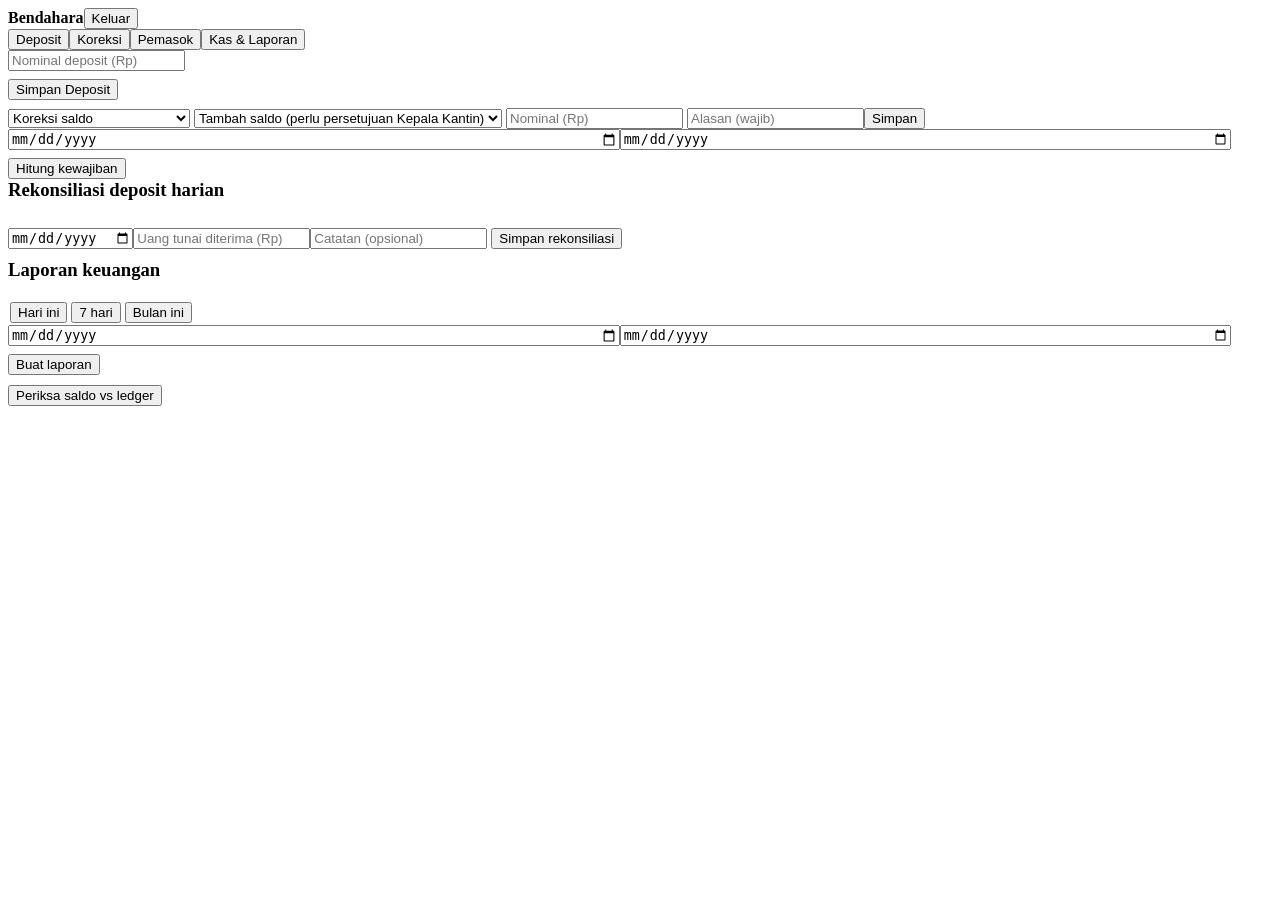
==== bendahara.html @ 60dd4fad "Add files via upload" ====
<!doctype html><html lang="id"><head><meta charset="utf-8"><meta name="viewport" content="width=device-width,initial-scale=1">
<title>Bendahara</title><link rel="manifest" href="manifest.json"><link rel="apple-touch-icon" href="icons/icon-192.png"><meta name="theme-color" content="#14532d"><link rel="stylesheet" href="css/app.css"><script src="config.js"></script><script src="js/core.js"></script>
<style id="pg">@page{size:58mm auto;margin:2mm}</style>
<style>table{width:100%;border-collapse:collapse;font-size:14px}th,td{padding:6px;border-bottom:1px solid var(--bd);text-align:left}td.n,th.n{text-align:right}
.wrap{overflow-x:auto}dialog.w{width:92vw;max-width:820px}#struk.wide{width:auto;font-family:system-ui,sans-serif;font-size:13px}
@media print{#struk.wide{width:100%}}.chips button{margin:2px}</style></head>
<body><header><img id="hdrLogo" class="hide" alt=""><b id="hdrName">Bendahara</b><button onclick="logout()">Keluar</button></header>
<nav id="tabs"><button data-t="dep" class="on">Deposit</button><button data-t="kor">Koreksi</button><button data-t="pem">Pemasok</button><button data-t="kas">Kas &amp; Laporan</button></nav>
<main>
<section id="t-dep"><div class="card"><div id="pk-dep"></div><div id="dep" class="hide"><div id="depInfo" class="cust"></div>
 <input type="number" id="depN" inputmode="numeric" placeholder="Nominal deposit (Rp)"><div class="chips" id="chips"></div>
 <button class="btn" id="bDep" style="margin-top:8px">Simpan Deposit</button></div></div></section>
<section id="t-kor" class="hide"><div class="card"><div id="pk-kor"></div><div id="kor" class="hide"><div id="korInfo" class="cust"></div>
 <select id="korJ"><option value="koreksi">Koreksi saldo</option><option value="refund">Refund tunai (lulus/pindah)</option></select>
 <select id="korA" style="margin-top:6px"><option value="1">Tambah saldo (perlu persetujuan Kepala Kantin)</option><option value="-1">Kurangi saldo</option></select>
 <input type="number" id="korN" inputmode="numeric" placeholder="Nominal (Rp)" style="margin-top:6px">
 <input type="text" id="korR" placeholder="Alasan (wajib)" style="margin-top:6px"><button class="btn" id="bKor" style="margin-top:8px">Simpan</button></div></div></section>
<section id="t-pem" class="hide"><div class="card"><div class="row" style="border:0"><input type="date" id="pd" style="width:48%"><input type="date" id="ps" style="width:48%"></div>
 <button class="btn" id="bHit" style="margin-top:8px">Hitung kewajiban</button></div><div id="pemList"></div><div id="serah"></div></section>
<section id="t-kas" class="hide"><div class="card"><h3 style="margin-top:0">Rekonsiliasi deposit harian</h3>
 <input type="date" id="rt"><input type="number" id="rn" inputmode="numeric" placeholder="Uang tunai diterima (Rp)" style="margin-top:6px"><input type="text" id="rc" placeholder="Catatan (opsional)" style="margin-top:6px">
 <button class="btn" id="bRec" style="margin-top:8px">Simpan rekonsiliasi</button><div id="recRes"></div></div>
 <div class="card" style="margin-top:10px"><h3 style="margin-top:0">Laporan keuangan</h3><div class="chips"><button class="btn alt sm" data-p="h">Hari ini</button><button class="btn alt sm" data-p="m">7 hari</button><button class="btn alt sm" data-p="b">Bulan ini</button></div>
 <div class="row" style="border:0"><input type="date" id="ld" style="width:48%"><input type="date" id="ls" style="width:48%"></div>
 <button class="btn" id="bLap" style="margin-top:8px">Buat laporan</button><div id="lap"></div></div>
 <div class="card" style="margin-top:10px"><button class="btn alt" id="bLed">Periksa saldo vs ledger</button><div id="ledRes"></div></div></section>
</main>
<dialog id="dStruk"><div id="struk"></div><button class="btn" id="bCetak" style="margin-top:10px">Cetak</button><button class="btn alt" id="bCsv" class="hide" style="margin-top:8px;display:none">Unduh CSV</button><button class="btn alt" id="bTutupS" style="margin-top:8px">Tutup</button></dialog>
<div id="toast"></div><script src="js/bendahara.js"></script></body></html>
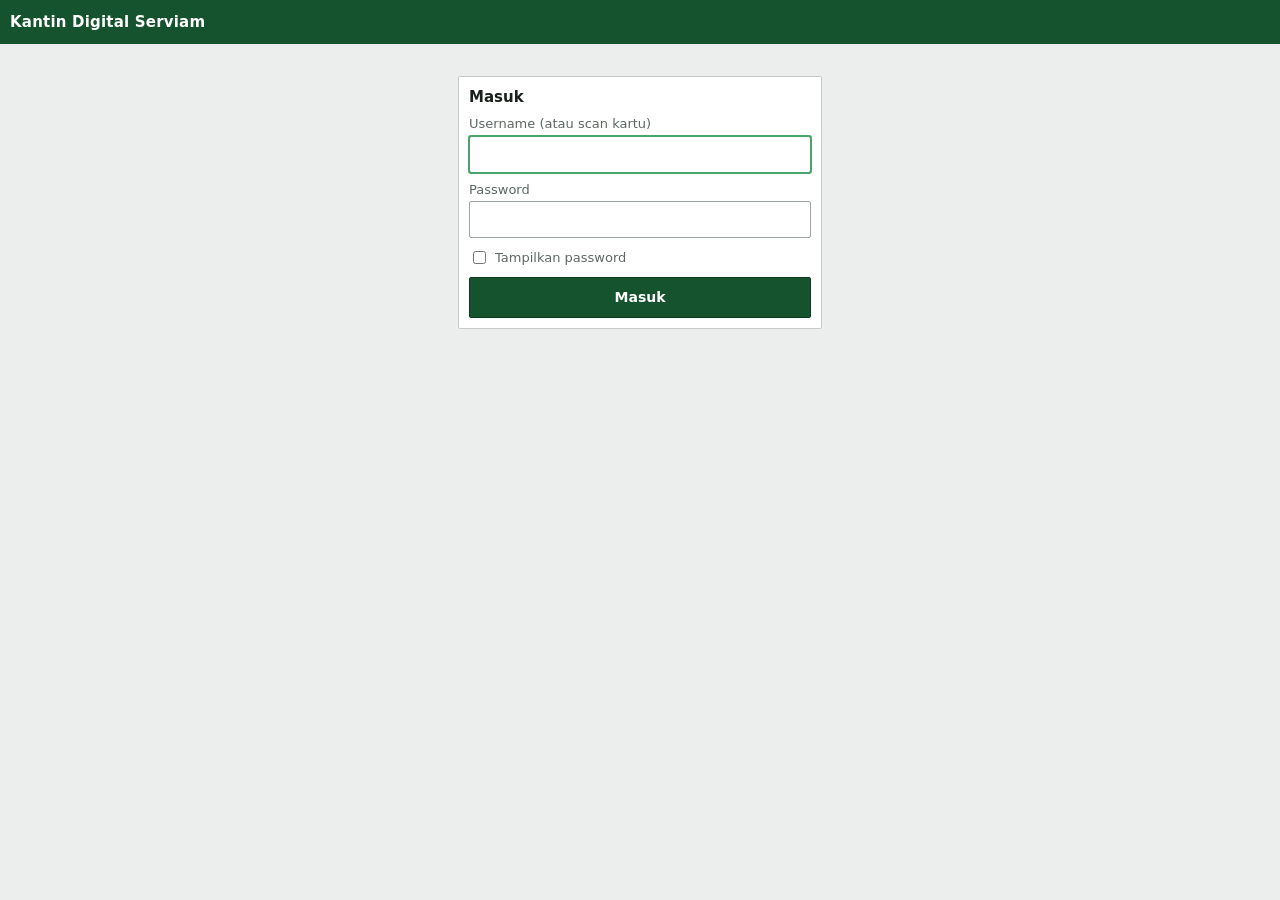
==== commit 1548164f: "Add files via upload" ====
--- a/bendahara.html
+++ b/bendahara.html
@@ -23,7 +23,10 @@
  <div class="card" style="margin-top:10px"><h3 style="margin-top:0">Laporan keuangan</h3><div class="chips"><button class="btn alt sm" data-p="h">Hari ini</button><button class="btn alt sm" data-p="m">7 hari</button><button class="btn alt sm" data-p="b">Bulan ini</button></div>
  <div class="row" style="border:0"><input type="date" id="ld" style="width:48%"><input type="date" id="ls" style="width:48%"></div>
  <button class="btn" id="bLap" style="margin-top:8px">Buat laporan</button><div id="lap"></div></div>
+ <div class="card" style="margin-top:10px"><h3 style="margin-top:0">Buku kas</h3><p class="mu" style="margin-top:0">Kas masuk (deposit) dan kas keluar (refund, bayar pemasok, penyerahan ke Kopsis). Saldo akhir = uang tunai yang seharusnya dipegang bendahara.</p>
+ <div class="chips" id="bkChips"><button class="btn alt sm" data-p="h">Hari ini</button><button class="btn alt sm" data-p="m">7 hari</button><button class="btn alt sm" data-p="b">Bulan ini</button></div>
+ <div class="row" style="border:0"><input type="date" id="bkd" style="width:48%"><input type="date" id="bks" style="width:48%"></div><button class="btn" id="bBk" style="margin-top:8px">Tampilkan buku kas</button><div id="bkR"></div></div>
  <div class="card" style="margin-top:10px"><button class="btn alt" id="bLed">Periksa saldo vs ledger</button><div id="ledRes"></div></div></section>
 </main>
 <dialog id="dStruk"><div id="struk"></div><button class="btn" id="bCetak" style="margin-top:10px">Cetak</button><button class="btn alt" id="bCsv" class="hide" style="margin-top:8px;display:none">Unduh CSV</button><button class="btn alt" id="bTutupS" style="margin-top:8px">Tutup</button></dialog>
-<div id="toast"></div><script src="js/bendahara.js"></script></body></html>
+<div id="toast"></div><script src="js/xlsx.js"></script><script src="js/bendahara.js"></script></body></html>
--- a/css/app.css
+++ b/css/app.css
@@ -0,0 +1,56 @@
+/* Tampilan datar ala kasir supermarket: rapat, kotak, mudah dipindai */
+:root{--g:#14532d;--gd:#0d3b20;--gl:#e8f3ec;--ga:#4ca46d;--on:#fff;--bg:#eceeed;--tx:#1a211d;--mu:#5d6862;--bd:#c5ccc8;--er:#b42318;--ok:#067647;--wr:#b54708}
+*{box-sizing:border-box}html{-webkit-text-size-adjust:100%}
+body{margin:0;font:14px/1.35 system-ui,-apple-system,"Segoe UI",Roboto,Arial,sans-serif;background:var(--bg);color:var(--tx)}
+header{background:var(--g);color:var(--on);padding:0 10px;min-height:44px;display:flex;align-items:center;gap:8px;position:sticky;top:0;z-index:7}
+header img{height:30px;width:auto}header b{flex:1;font-size:15px;letter-spacing:.2px;white-space:nowrap;overflow:hidden;text-overflow:ellipsis}
+header button,header a{background:transparent;color:var(--on);border:1px solid rgba(255,255,255,.55);border-radius:2px;padding:5px 9px;font-size:13px;text-decoration:none;cursor:pointer;white-space:nowrap}
+header a.on{background:var(--on);color:var(--g);border-color:var(--on);font-weight:700}
+header .who{font-size:13px;opacity:.9;white-space:nowrap}
+nav{display:flex;background:#fff;border-bottom:1px solid var(--bd);overflow-x:auto;position:sticky;top:44px;z-index:6}
+nav button{flex:1;min-width:84px;padding:11px 10px;border:0;border-bottom:3px solid transparent;background:#fff;color:var(--tx);font-weight:600;font-size:14px;cursor:pointer}
+nav button.on{background:var(--gl);border-bottom-color:var(--g);color:var(--gd)}
+main{padding:8px;max-width:1200px;margin:auto}main.wide{max-width:1500px}
+.cols{display:grid;gap:8px}@media(min-width:800px){.cols{grid-template-columns:1.4fr 1fr}}
+.card{background:#fff;border:1px solid var(--bd);border-radius:2px;padding:10px}
+h2,h3,h4{margin:10px 0 6px}h3{font-size:15px}h4{font-size:14px;color:var(--gd)}
+label{display:block;margin:8px 0 3px;color:var(--mu);font-size:13px}
+input,select,button,textarea{font:inherit}
+input[type=text],input[type=password],input[type=number],input[type=search],input[type=date],input[type=email],select,textarea{width:100%;padding:8px 9px;border:1px solid #9aa5a0;border-radius:2px;background:#fff;color:var(--tx)}
+input:focus,select:focus,textarea:focus{outline:2px solid var(--ga);outline-offset:-1px;border-color:var(--g)}
+.btn{display:block;width:100%;padding:10px 12px;border:1px solid var(--gd);border-radius:2px;background:var(--g);color:var(--on);font-weight:700;font-size:14px;cursor:pointer;text-align:center}
+.btn:hover{background:var(--gd)}.btn.alt{background:#fff;color:var(--gd);border:1px solid var(--g)}.btn.alt:hover{background:var(--gl)}
+.btn.red{background:var(--er);border-color:#8a1a11}.btn:disabled{opacity:.45;cursor:not-allowed}
+.sm{padding:6px 10px;font-size:13px;width:auto;display:inline-block}
+.grid{display:grid;grid-template-columns:repeat(auto-fill,minmax(118px,1fr));gap:5px;margin-top:6px}
+.item{position:relative;text-align:left;background:#fff;border:1px solid var(--bd);border-radius:2px;padding:6px 7px;min-height:66px;cursor:pointer;user-select:none}
+.item:hover{background:var(--gl);border-color:var(--g)}.item:active{background:#d3e8da}
+.item b{display:block;font-size:13px;line-height:1.2;padding-right:14px}.item span{font-weight:700;color:var(--gd)}.item small{color:var(--mu)}.item.off{opacity:.5}
+.item .star{position:absolute;top:1px;right:2px;font-size:15px;color:#b88a00;background:none;border:0;padding:2px;cursor:pointer}
+.big{font-size:22px;font-weight:800}.mu{color:var(--mu)}
+.row{display:flex;justify-content:space-between;align-items:center;gap:8px;padding:5px 0;border-bottom:1px solid #e3e7e5}
+.warn{background:#fff7e6;border:1px solid #e6b866;border-left:4px solid var(--wr);border-radius:0;padding:6px 8px;margin:6px 0}
+.cust{background:var(--gl);border:1px solid #b6d3c0;border-left:5px solid var(--g);border-radius:0;padding:8px 10px;margin:0 0 8px}
+.q button{width:28px;height:28px;border:1px solid #9aa5a0;border-radius:2px;background:#fff;font-size:15px;cursor:pointer;padding:0}
+.tag{display:inline-block;padding:1px 7px;border-radius:2px;background:var(--gl);color:var(--gd);font-size:12px;font-weight:700;border:1px solid #b6d3c0}
+table{width:100%;border-collapse:collapse;font-size:13px}th,td{padding:6px 7px;border-bottom:1px solid #dde2df;text-align:left}th{background:var(--gl);color:var(--gd);font-weight:700}
+td.n,th.n{text-align:right}tbody tr:nth-child(even){background:#f7f9f8}.wrap{overflow-x:auto}
+.chips{display:flex;gap:4px;overflow-x:auto;padding:3px 0}.chips button{flex:none;padding:6px 11px;border:1px solid #9aa5a0;border-radius:2px;background:#fff;font-size:13px;cursor:pointer}
+.chips button.on{background:var(--g);color:var(--on);border-color:var(--gd)}.chips button:disabled{opacity:.4}
+dialog{border:1px solid #666;border-radius:2px;padding:14px;max-width:94vw;width:400px}dialog::backdrop{background:#0007}
+#toast{position:fixed;left:0;right:0;bottom:0;padding:11px;color:#fff;background:var(--ok);display:none;z-index:99;text-align:center;font-weight:600}
+#toast.er{background:var(--er)}.hide{display:none!important}
+kbd{font:11px monospace;background:#eef1ef;border:1px solid #aeb8b3;border-radius:2px;padding:0 4px;color:var(--mu)}
+/* ===== kasir: tata letak seperti mesin kasir ===== */
+.pos{display:grid;gap:8px}@media(min-width:900px){.pos{grid-template-columns:minmax(0,1.5fr) minmax(340px,1fr);align-items:start}.pos-r{position:sticky;top:96px}}
+.scanbar{background:var(--gd);color:#fff;padding:8px 10px;border-radius:2px}.scanbar label{color:#cfe3d6;margin:0 0 3px;font-weight:700;letter-spacing:.5px}
+.scanbar input{font-size:20px;padding:10px;border:2px solid #fff;font-family:ui-monospace,Consolas,monospace}
+.toolbar{display:flex;gap:6px;margin:6px 0;align-items:center}.toolbar input{flex:1}
+.rc td,.rc th{padding:5px 6px}.rc td.q1{white-space:nowrap}.rc .nm{font-weight:600}.rc .em{color:var(--mu);text-align:center;padding:22px}
+.totbar{background:var(--gd);color:#fff;display:flex;justify-content:space-between;align-items:center;padding:8px 12px;margin-top:8px}
+.totbar span{font-size:14px;letter-spacing:1px;font-weight:700}.totbar b{font-size:34px;font-family:ui-monospace,Consolas,monospace;font-weight:700}
+.pay{display:grid;grid-template-columns:2fr 1fr;gap:6px;margin-top:6px}.pay .btn{padding:14px 10px;font-size:16px}
+/* struk thermal 58mm */
+#struk{font-family:ui-monospace,Menlo,Consolas,monospace;font-size:12px;width:54mm;margin:auto}
+#struk .r{display:flex;justify-content:space-between}#struk hr{border:0;border-top:1px dashed #000}
+@media print{@page{size:58mm auto;margin:2mm}body *{visibility:hidden}#struk,#struk *{visibility:visible}#struk{position:absolute;left:0;top:0;width:54mm}}
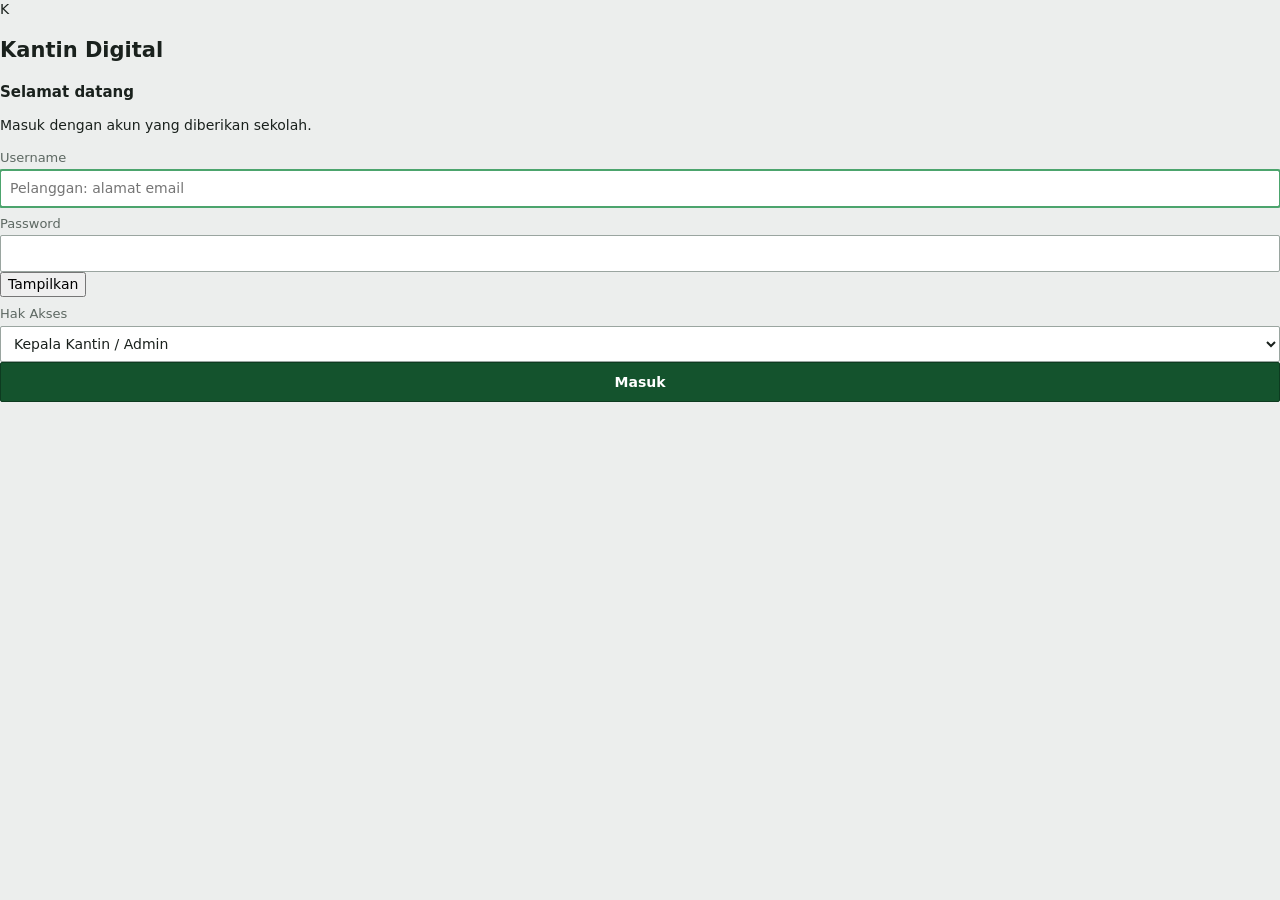
==== commit 67c2776a: "Add files via upload" ====
--- a/bendahara.html
+++ b/bendahara.html
@@ -1,12 +1,8 @@
 <!doctype html><html lang="id"><head><meta charset="utf-8"><meta name="viewport" content="width=device-width,initial-scale=1">
-<title>Bendahara</title><link rel="manifest" href="manifest.json"><link rel="apple-touch-icon" href="icons/icon-192.png"><meta name="theme-color" content="#14532d"><link rel="stylesheet" href="css/app.css"><script src="config.js"></script><script src="js/core.js"></script>
-<style id="pg">@page{size:58mm auto;margin:2mm}</style>
-<style>table{width:100%;border-collapse:collapse;font-size:14px}th,td{padding:6px;border-bottom:1px solid var(--bd);text-align:left}td.n,th.n{text-align:right}
-.wrap{overflow-x:auto}dialog.w{width:92vw;max-width:820px}#struk.wide{width:auto;font-family:system-ui,sans-serif;font-size:13px}
-@media print{#struk.wide{width:100%}}.chips button{margin:2px}</style></head>
-<body><header><img id="hdrLogo" class="hide" alt=""><b id="hdrName">Bendahara</b><button onclick="logout()">Keluar</button></header>
-<nav id="tabs"><button data-t="dep" class="on">Deposit</button><button data-t="kor">Koreksi</button><button data-t="pem">Pemasok</button><button data-t="kas">Kas &amp; Laporan</button></nav>
-<main>
+<title>Bendahara</title><link rel="manifest" href="manifest.json"><link rel="apple-touch-icon" href="icons/icon-192.png"><meta name="theme-color" content="#14532d"><link rel="stylesheet" href="css/app.css?v=20261125a"><script src="config.js"></script><script src="js/core.js?v=20261125a"></script>
+
+</head>
+<body><main>
 <section id="t-dep"><div class="card"><div id="pk-dep"></div><div id="dep" class="hide"><div id="depInfo" class="cust"></div>
  <input type="number" id="depN" inputmode="numeric" placeholder="Nominal deposit (Rp)"><div class="chips" id="chips"></div>
  <button class="btn" id="bDep" style="margin-top:8px">Simpan Deposit</button></div></div></section>
@@ -28,5 +24,5 @@
  <div class="row" style="border:0"><input type="date" id="bkd" style="width:48%"><input type="date" id="bks" style="width:48%"></div><button class="btn" id="bBk" style="margin-top:8px">Tampilkan buku kas</button><div id="bkR"></div></div>
  <div class="card" style="margin-top:10px"><button class="btn alt" id="bLed">Periksa saldo vs ledger</button><div id="ledRes"></div></div></section>
 </main>
-<dialog id="dStruk"><div id="struk"></div><button class="btn" id="bCetak" style="margin-top:10px">Cetak</button><button class="btn alt" id="bCsv" class="hide" style="margin-top:8px;display:none">Unduh CSV</button><button class="btn alt" id="bTutupS" style="margin-top:8px">Tutup</button></dialog>
-<div id="toast"></div><script src="js/xlsx.js"></script><script src="js/bendahara.js"></script></body></html>
+<dialog id="dStruk"><div id="struk"></div><button class="btn" id="bCetak" style="margin-top:12px">Cetak</button><button class="btn alt hide" id="bEmail" style="margin-top:8px">Kirim ke email pelanggan</button><button class="btn alt" id="bTutupS" style="margin-top:8px">Tutup</button></dialog>
+<div id="toast"></div><script src="js/xlsx.js?v=20261125a"></script><script src="js/bendahara.js?v=20261125a"></script></body></html>
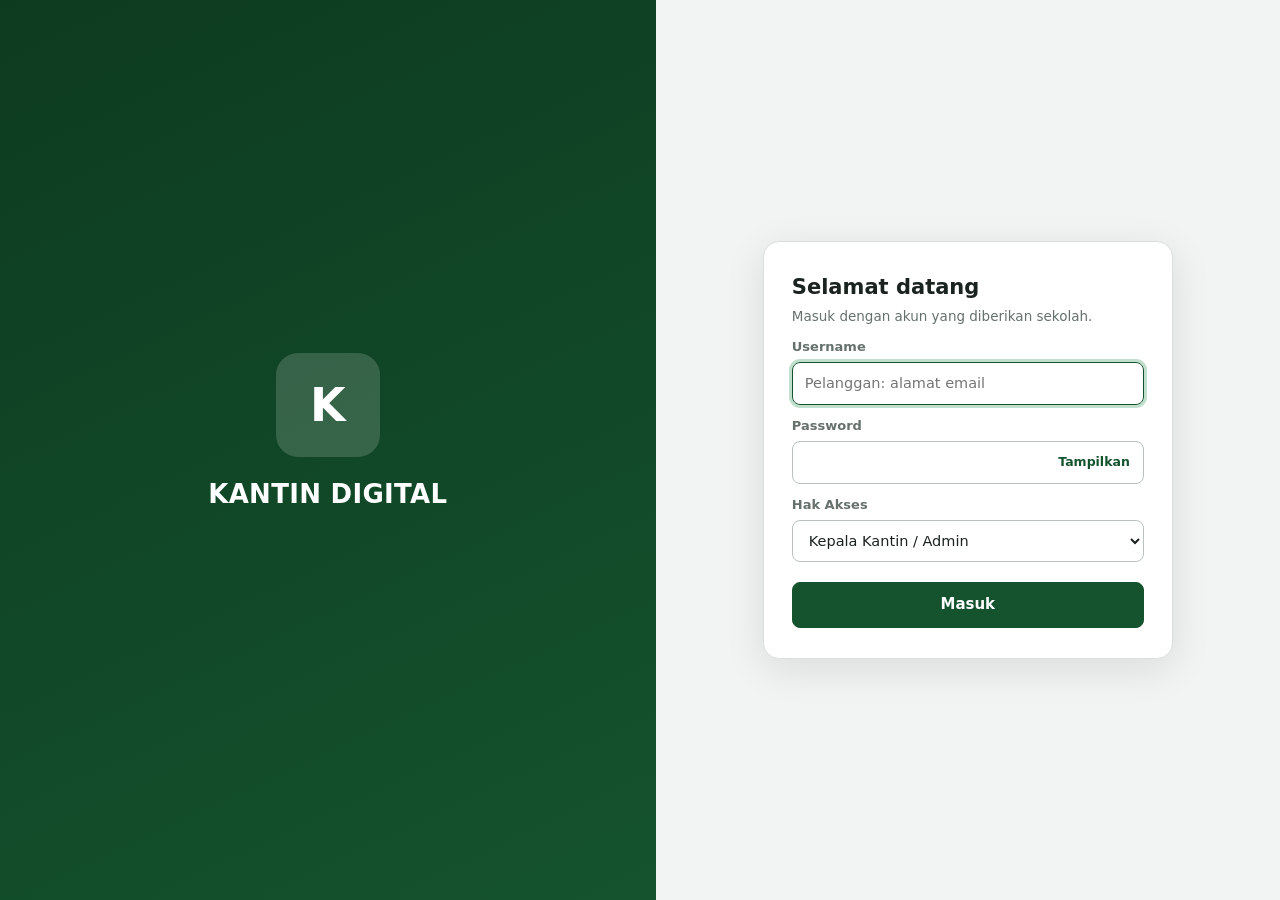
==== commit 00933dcb: "Add files via upload" ====
--- a/bendahara.html
+++ b/bendahara.html
@@ -1,5 +1,5 @@
 <!doctype html><html lang="id"><head><meta charset="utf-8"><meta name="viewport" content="width=device-width,initial-scale=1">
-<title>Bendahara</title><link rel="manifest" href="manifest.json"><link rel="apple-touch-icon" href="icons/icon-192.png"><meta name="theme-color" content="#14532d"><link rel="stylesheet" href="css/app.css?v=20261125a"><script src="config.js"></script><script src="js/core.js?v=20261125a"></script>
+<title>Bendahara</title><link rel="manifest" href="manifest.json"><link rel="apple-touch-icon" href="icons/icon-192.png"><meta name="theme-color" content="#14532d"><link rel="stylesheet" href="css/app.css?v=20261126a"><script src="config.js"></script><script src="js/core.js?v=20261126a"></script>
 
 </head>
 <body><main>
@@ -25,4 +25,4 @@
  <div class="card" style="margin-top:10px"><button class="btn alt" id="bLed">Periksa saldo vs ledger</button><div id="ledRes"></div></div></section>
 </main>
 <dialog id="dStruk"><div id="struk"></div><button class="btn" id="bCetak" style="margin-top:12px">Cetak</button><button class="btn alt hide" id="bEmail" style="margin-top:8px">Kirim ke email pelanggan</button><button class="btn alt" id="bTutupS" style="margin-top:8px">Tutup</button></dialog>
-<div id="toast"></div><script src="js/xlsx.js?v=20261125a"></script><script src="js/bendahara.js?v=20261125a"></script></body></html>
+<div id="toast"></div><script src="js/xlsx.js?v=20261126a"></script><script src="js/bendahara.js?v=20261126a"></script></body></html>
--- a/css/app.css
+++ b/css/app.css
@@ -1,56 +1,160 @@
-/* Tampilan datar ala kasir supermarket: rapat, kotak, mudah dipindai */
-:root{--g:#14532d;--gd:#0d3b20;--gl:#e8f3ec;--ga:#4ca46d;--on:#fff;--bg:#eceeed;--tx:#1a211d;--mu:#5d6862;--bd:#c5ccc8;--er:#b42318;--ok:#067647;--wr:#b54708}
+/* Kantin Digital Serviam - tampilan formal: menu samping, kartu bersih, tombol selalu terbaca */
+:root{--g:#14532d;--gd:#0d3b20;--gl:#e8f3ec;--ga:#4ca46d;--on:#fff;--bg:#f2f4f3;--sf:#fff;--tx:#1b231e;--mu:#65716a;--bd:#d9dfdb;--er:#b42318;--ok:#067647;--wr:#b54708;--r:10px;--sh:0 1px 2px rgba(16,24,20,.06),0 4px 14px rgba(16,24,20,.05)}
 *{box-sizing:border-box}html{-webkit-text-size-adjust:100%}
-body{margin:0;font:14px/1.35 system-ui,-apple-system,"Segoe UI",Roboto,Arial,sans-serif;background:var(--bg);color:var(--tx)}
-header{background:var(--g);color:var(--on);padding:0 10px;min-height:44px;display:flex;align-items:center;gap:8px;position:sticky;top:0;z-index:7}
-header img{height:30px;width:auto}header b{flex:1;font-size:15px;letter-spacing:.2px;white-space:nowrap;overflow:hidden;text-overflow:ellipsis}
-header button,header a{background:transparent;color:var(--on);border:1px solid rgba(255,255,255,.55);border-radius:2px;padding:5px 9px;font-size:13px;text-decoration:none;cursor:pointer;white-space:nowrap}
-header a.on{background:var(--on);color:var(--g);border-color:var(--on);font-weight:700}
-header .who{font-size:13px;opacity:.9;white-space:nowrap}
-nav{display:flex;background:#fff;border-bottom:1px solid var(--bd);overflow-x:auto;position:sticky;top:44px;z-index:6}
-nav button{flex:1;min-width:84px;padding:11px 10px;border:0;border-bottom:3px solid transparent;background:#fff;color:var(--tx);font-weight:600;font-size:14px;cursor:pointer}
-nav button.on{background:var(--gl);border-bottom-color:var(--g);color:var(--gd)}
-main{padding:8px;max-width:1200px;margin:auto}main.wide{max-width:1500px}
-.cols{display:grid;gap:8px}@media(min-width:800px){.cols{grid-template-columns:1.4fr 1fr}}
-.card{background:#fff;border:1px solid var(--bd);border-radius:2px;padding:10px}
-h2,h3,h4{margin:10px 0 6px}h3{font-size:15px}h4{font-size:14px;color:var(--gd)}
-label{display:block;margin:8px 0 3px;color:var(--mu);font-size:13px}
-input,select,button,textarea{font:inherit}
-input[type=text],input[type=password],input[type=number],input[type=search],input[type=date],input[type=email],select,textarea{width:100%;padding:8px 9px;border:1px solid #9aa5a0;border-radius:2px;background:#fff;color:var(--tx)}
-input:focus,select:focus,textarea:focus{outline:2px solid var(--ga);outline-offset:-1px;border-color:var(--g)}
-.btn{display:block;width:100%;padding:10px 12px;border:1px solid var(--gd);border-radius:2px;background:var(--g);color:var(--on);font-weight:700;font-size:14px;cursor:pointer;text-align:center}
-.btn:hover{background:var(--gd)}.btn.alt{background:#fff;color:var(--gd);border:1px solid var(--g)}.btn.alt:hover{background:var(--gl)}
-.btn.red{background:var(--er);border-color:#8a1a11}.btn:disabled{opacity:.45;cursor:not-allowed}
-.sm{padding:6px 10px;font-size:13px;width:auto;display:inline-block}
-.grid{display:grid;grid-template-columns:repeat(auto-fill,minmax(118px,1fr));gap:5px;margin-top:6px}
-.item{position:relative;text-align:left;background:#fff;border:1px solid var(--bd);border-radius:2px;padding:6px 7px;min-height:66px;cursor:pointer;user-select:none}
+body{margin:0;font:14.5px/1.45 "Segoe UI",system-ui,-apple-system,Roboto,"Helvetica Neue",Arial,sans-serif;background:var(--bg);color:var(--tx)}
+button,input,select,textarea{font:inherit}
+button{color:var(--tx)}
+h1,h2,h3,h4{margin:0}h3{font-size:16px;margin:14px 0 8px;color:var(--tx)}h4{font-size:14px;margin:12px 0 6px;color:var(--gd)}
+a{color:var(--g)}
+.hide{display:none!important}.mu{color:var(--mu)}.big{font-size:22px;font-weight:700;letter-spacing:-.2px}.n{text-align:right}
+
+/* ===== kerangka: menu samping + isi ===== */
+.app{display:flex;min-height:100vh}
+.side{width:262px;flex:none;background:var(--gd);color:#fff;display:flex;flex-direction:column;position:sticky;top:0;height:100vh;z-index:30}
+.brand{display:flex;gap:12px;align-items:center;padding:20px 18px 16px;border-bottom:1px solid rgba(255,255,255,.12)}
+.brand img{width:46px;height:46px;object-fit:contain;background:#fff;border-radius:10px;padding:3px;flex:none}
+.brand .bt{min-width:0}.brand b{display:block;font-size:15px;line-height:1.2;color:#fff;overflow-wrap:anywhere}
+.brand small{display:block;margin-top:3px;font-size:12px;color:rgba(255,255,255,.72);line-height:1.25}
+#tabs{flex:1;overflow-y:auto;padding:10px 12px 12px}
+.gh{margin:14px 10px 6px;font-size:11px;letter-spacing:1.1px;text-transform:uppercase;color:rgba(255,255,255,.55);font-weight:700}
+#tabs button,#tabs a.mi{display:flex;align-items:center;gap:11px;width:100%;margin:2px 0;padding:10px 12px;border:0;border-radius:9px;background:transparent;color:rgba(255,255,255,.9);font-size:14px;font-weight:500;text-align:left;text-decoration:none;cursor:pointer;position:relative}
+#tabs button *,#tabs a.mi *{pointer-events:none}
+#tabs button:hover,#tabs a.mi:hover{background:rgba(255,255,255,.1);color:#fff}
+#tabs button.on{background:rgba(255,255,255,.17);color:#fff;font-weight:700}
+#tabs button.on::before{content:"";position:absolute;left:-12px;top:9px;bottom:9px;width:4px;border-radius:0 4px 4px 0;background:#fff}
+.ic{width:19px;height:19px;flex:none;fill:none;stroke:currentColor;stroke-width:1.9;stroke-linecap:round;stroke-linejoin:round}
+.me{padding:12px 14px 14px;border-top:1px solid rgba(255,255,255,.12)}
+.me .who{display:flex;gap:10px;align-items:center;margin-bottom:10px}
+.av{width:36px;height:36px;border-radius:50%;background:rgba(255,255,255,.18);display:flex;align-items:center;justify-content:center;font-weight:700;color:#fff;flex:none}
+.me .nm{font-weight:700;font-size:13.5px;color:#fff;line-height:1.2;overflow-wrap:anywhere}.me .rl{font-size:12px;color:rgba(255,255,255,.7)}
+.me .ac{display:flex;gap:6px}
+.me .ac button{flex:1;padding:8px 6px;border:1px solid rgba(255,255,255,.4);border-radius:8px;background:transparent;color:#fff;font-size:12.5px;cursor:pointer}
+.me .ac button:hover{background:rgba(255,255,255,.14)}
+.me .ver{margin-top:8px;font-size:11px;color:rgba(255,255,255,.45)}
+.content{flex:1;min-width:0;display:flex;flex-direction:column}
+.top{position:sticky;top:0;z-index:20;height:58px;display:flex;align-items:center;gap:12px;padding:0 22px;background:var(--sf);border-bottom:1px solid var(--bd)}
+.top h1{font-size:18px;font-weight:700;flex:1;white-space:nowrap;overflow:hidden;text-overflow:ellipsis}
+.top .clk{color:var(--mu);font-size:13px;white-space:nowrap}
+.sal{background:var(--gl);color:var(--gd);border:1px solid #b6d3c0;border-radius:20px;padding:5px 14px;font-weight:700;font-size:14px;white-space:nowrap}
+#mb{display:none;width:40px;height:40px;border:1px solid var(--bd);border-radius:8px;background:#fff;cursor:pointer;align-items:center;justify-content:center;padding:0}
+#mb .ic{stroke:var(--tx)}
+.scrim{display:none;position:fixed;inset:0;background:rgba(0,0,0,.45);z-index:25}
+main{padding:20px 22px 28px;max-width:1280px;width:100%;margin:0 auto}main.wide{max-width:1640px}
+[data-page=pencatat] main{max-width:980px}[data-page=pelanggan] main{max-width:820px;padding-bottom:96px}[data-page=wali] main{max-width:820px}
+@media(max-width:900px){
+  .side{position:fixed;left:0;top:0;transform:translateX(-102%);transition:transform .2s;box-shadow:0 0 30px rgba(0,0,0,.35)}
+  body.mo .side{transform:none}body.mo .scrim{display:block}
+  #mb{display:flex}.top{padding:0 12px}main{padding:12px 12px 24px}
+}
+
+/* ===== kartu, bentuk, tabel ===== */
+.card{background:var(--sf);border:1px solid var(--bd);border-radius:var(--r);padding:16px;box-shadow:var(--sh)}
+.cols{display:grid;gap:12px}@media(min-width:900px){.cols{grid-template-columns:1.4fr 1fr}}
+label{display:block;margin:12px 0 5px;color:var(--mu);font-size:13px;font-weight:600}
+input[type=text],input[type=password],input[type=number],input[type=search],input[type=date],input[type=time],input[type=email],input[type=tel],select,textarea{width:100%;padding:10px 12px;border:1px solid #b9c3be;border-radius:8px;background:#fff;color:var(--tx);min-height:42px}
+input[type=file]{width:100%;padding:8px;border:1px dashed #b9c3be;border-radius:8px;background:#fafbfa}
+input:focus,select:focus,textarea:focus{outline:3px solid rgba(76,164,109,.35);outline-offset:0;border-color:var(--g)}
+input[type=checkbox],input[type=radio]{width:auto;min-height:0;accent-color:var(--g)}
+.btn{display:block;width:100%;padding:10px 16px;border:1px solid var(--g);border-radius:8px;background:var(--g);color:var(--on);font-weight:600;font-size:14px;cursor:pointer;text-align:center;text-decoration:none;line-height:1.3}
+.btn:hover{background:var(--gd);border-color:var(--gd);color:var(--on)}
+.btn.alt{background:#fff;color:var(--gd);border:1px solid var(--g)}.btn.alt:hover{background:var(--gl);color:var(--gd)}
+.btn.red{background:var(--er);border-color:var(--er);color:#fff}.btn.red:hover{background:#8f1a11;color:#fff}
+.btn.redo{background:#fff;color:var(--er);border:1px solid var(--er)}.btn.redo:hover{background:#fdecea;color:var(--er)}
+.btn:disabled{opacity:.45;cursor:not-allowed}
+.btn.sm{width:auto;display:inline-block;padding:7px 13px;font-size:13px}
+.row{display:flex;justify-content:space-between;align-items:center;gap:10px;padding:7px 0;border-bottom:1px solid #e6eae8}
+.row:last-child{border-bottom:0}
+.warn{background:#fff8e8;border:1px solid #ecc979;border-left:4px solid var(--wr);border-radius:8px;padding:9px 12px;margin:8px 0}
+.cust{background:var(--gl);border:1px solid #b6d3c0;border-left:5px solid var(--g);border-radius:8px;padding:10px 14px;margin:0 0 10px}
+.tag{display:inline-block;padding:2px 9px;border-radius:20px;background:var(--gl);color:var(--gd);font-size:12px;font-weight:700;border:1px solid #b6d3c0}
+.bdg{display:inline-flex;align-items:center;gap:4px;padding:2px 9px;border-radius:20px;font-size:12px;font-weight:600;white-space:nowrap;border:1px solid transparent}
+.bdg.ok{background:#e7f6ee;color:#067647;border-color:#b5e2c8}.bdg.wr{background:#fff3e0;color:#b54708;border-color:#f3cf9a}.bdg.er{background:#fdecea;color:#b42318;border-color:#f4b9b3}.bdg.mu{background:#eef1ef;color:#55615a;border-color:#d4dad6}
+table{width:100%;border-collapse:collapse;font-size:13.5px}
+th,td{padding:9px 10px;border-bottom:1px solid #e3e8e5;text-align:left;vertical-align:middle}
+th{background:#f4f7f5;color:#3d4a43;font-weight:700;font-size:12.5px;white-space:nowrap}
+tbody tr:hover{background:#f8faf9}
+td.n,th.n{text-align:right}.wrap{overflow-x:auto}
+.tbl{border:1px solid var(--bd);border-radius:var(--r);overflow:hidden;background:#fff}
+.tbl table{margin:0}.tbl tr:last-child td{border-bottom:0}
+.chips{display:flex;gap:6px;overflow-x:auto;padding:3px 0;flex-wrap:wrap}
+.chips button:not(.btn){flex:none;padding:7px 14px;border:1px solid #b9c3be;border-radius:20px;background:#fff;color:var(--tx);font-size:13px;cursor:pointer}
+.chips button:not(.btn):hover{background:var(--gl);border-color:var(--g)}
+.chips button:not(.btn).on{background:var(--g);color:var(--on);border-color:var(--g)}.chips button:disabled{opacity:.4}
+.seg{display:inline-flex;border:1px solid #b9c3be;border-radius:9px;overflow:hidden;background:#fff;flex-wrap:wrap}
+.seg button{padding:8px 15px;border:0;border-right:1px solid #d3dad6;background:#fff;color:var(--tx);font-size:13px;cursor:pointer}
+.seg button:last-child{border-right:0}.seg button:hover{background:var(--gl)}.seg button.on{background:var(--g);color:var(--on);font-weight:700}
+.seg .ct{opacity:.7;font-size:11.5px;margin-left:5px}
+.kp{display:grid;grid-template-columns:repeat(auto-fit,minmax(190px,1fr));gap:12px;margin-bottom:14px}
+.kp .card{padding:14px 16px}.kp .card .mu{font-size:12.5px;font-weight:600}.kp .big{margin-top:4px}
+.sw{display:inline-block;width:42px;height:42px;border-radius:10px;border:2px solid var(--bd);margin:3px;vertical-align:middle;cursor:pointer}
+.prev{border-radius:10px;overflow:hidden;border:1px solid var(--bd);margin:10px 0}.prev .h{padding:11px 14px;background:var(--g);color:var(--on);font-weight:700}.prev .b{padding:12px 14px;background:var(--gl)}.prev .k{display:inline-block;padding:8px 14px;border-radius:8px;background:var(--g);color:var(--on)}
+dialog{border:0;border-radius:14px;padding:22px;max-width:94vw;width:440px;box-shadow:0 20px 60px rgba(0,0,0,.35);color:var(--tx)}
+dialog::backdrop{background:rgba(10,20,15,.55)}dialog.w{width:94vw;max-width:880px}dialog.xl{width:96vw;max-width:1000px}
+dialog h3:first-child{margin-top:0}
+#toast{position:fixed;left:50%;transform:translateX(-50%);bottom:18px;max-width:92vw;padding:11px 20px;color:#fff;background:var(--ok);display:none;z-index:99;text-align:center;font-weight:600;border-radius:10px;box-shadow:0 6px 24px rgba(0,0,0,.3)}
+#toast.er{background:var(--er)}
+kbd{font:11px ui-monospace,Consolas,monospace;background:#eef1ef;border:1px solid #c3ccc7;border-radius:4px;padding:0 5px;color:var(--mu)}
+
+/* ===== kasir ===== */
+.grid{display:grid;grid-template-columns:repeat(auto-fill,minmax(128px,1fr));gap:8px;margin-top:8px}
+.item{position:relative;text-align:left;background:#fff;border:1px solid var(--bd);border-radius:10px;padding:9px 10px;min-height:76px;cursor:pointer;user-select:none;box-shadow:var(--sh)}
 .item:hover{background:var(--gl);border-color:var(--g)}.item:active{background:#d3e8da}
-.item b{display:block;font-size:13px;line-height:1.2;padding-right:14px}.item span{font-weight:700;color:var(--gd)}.item small{color:var(--mu)}.item.off{opacity:.5}
-.item .star{position:absolute;top:1px;right:2px;font-size:15px;color:#b88a00;background:none;border:0;padding:2px;cursor:pointer}
-.big{font-size:22px;font-weight:800}.mu{color:var(--mu)}
-.row{display:flex;justify-content:space-between;align-items:center;gap:8px;padding:5px 0;border-bottom:1px solid #e3e7e5}
-.warn{background:#fff7e6;border:1px solid #e6b866;border-left:4px solid var(--wr);border-radius:0;padding:6px 8px;margin:6px 0}
-.cust{background:var(--gl);border:1px solid #b6d3c0;border-left:5px solid var(--g);border-radius:0;padding:8px 10px;margin:0 0 8px}
-.q button{width:28px;height:28px;border:1px solid #9aa5a0;border-radius:2px;background:#fff;font-size:15px;cursor:pointer;padding:0}
-.tag{display:inline-block;padding:1px 7px;border-radius:2px;background:var(--gl);color:var(--gd);font-size:12px;font-weight:700;border:1px solid #b6d3c0}
-table{width:100%;border-collapse:collapse;font-size:13px}th,td{padding:6px 7px;border-bottom:1px solid #dde2df;text-align:left}th{background:var(--gl);color:var(--gd);font-weight:700}
-td.n,th.n{text-align:right}tbody tr:nth-child(even){background:#f7f9f8}.wrap{overflow-x:auto}
-.chips{display:flex;gap:4px;overflow-x:auto;padding:3px 0}.chips button{flex:none;padding:6px 11px;border:1px solid #9aa5a0;border-radius:2px;background:#fff;font-size:13px;cursor:pointer}
-.chips button.on{background:var(--g);color:var(--on);border-color:var(--gd)}.chips button:disabled{opacity:.4}
-dialog{border:1px solid #666;border-radius:2px;padding:14px;max-width:94vw;width:400px}dialog::backdrop{background:#0007}
-#toast{position:fixed;left:0;right:0;bottom:0;padding:11px;color:#fff;background:var(--ok);display:none;z-index:99;text-align:center;font-weight:600}
-#toast.er{background:var(--er)}.hide{display:none!important}
-kbd{font:11px monospace;background:#eef1ef;border:1px solid #aeb8b3;border-radius:2px;padding:0 4px;color:var(--mu)}
-/* ===== kasir: tata letak seperti mesin kasir ===== */
-.pos{display:grid;gap:8px}@media(min-width:900px){.pos{grid-template-columns:minmax(0,1.5fr) minmax(340px,1fr);align-items:start}.pos-r{position:sticky;top:96px}}
-.scanbar{background:var(--gd);color:#fff;padding:8px 10px;border-radius:2px}.scanbar label{color:#cfe3d6;margin:0 0 3px;font-weight:700;letter-spacing:.5px}
-.scanbar input{font-size:20px;padding:10px;border:2px solid #fff;font-family:ui-monospace,Consolas,monospace}
-.toolbar{display:flex;gap:6px;margin:6px 0;align-items:center}.toolbar input{flex:1}
-.rc td,.rc th{padding:5px 6px}.rc td.q1{white-space:nowrap}.rc .nm{font-weight:600}.rc .em{color:var(--mu);text-align:center;padding:22px}
-.totbar{background:var(--gd);color:#fff;display:flex;justify-content:space-between;align-items:center;padding:8px 12px;margin-top:8px}
+.item b{display:block;font-size:13px;line-height:1.25;padding-right:14px}.item span{font-weight:700;color:var(--gd)}.item small{color:var(--mu)}.item.off{opacity:.5}
+.item .star{position:absolute;top:2px;right:3px;font-size:16px;color:#b88a00;background:none;border:0;padding:2px;cursor:pointer}
+.q button{width:30px;height:30px;border:1px solid #9aa5a0;border-radius:8px;background:#fff;color:var(--tx);font-size:16px;cursor:pointer;padding:0}
+.pos{display:grid;gap:14px}@media(min-width:1000px){.pos{grid-template-columns:minmax(0,1.5fr) minmax(360px,1fr);align-items:start}.pos-r{position:sticky;top:76px}}
+.scanbar{background:var(--gd);color:#fff;padding:12px 14px;border-radius:var(--r)}.scanbar label{color:#cfe3d6;margin:0 0 5px;font-weight:700;letter-spacing:.5px;font-size:12px}
+.scanbar input{font-size:20px;padding:11px;border:2px solid #fff;font-family:ui-monospace,Consolas,monospace}
+.toolbar{display:flex;gap:8px;margin:10px 0;align-items:center;flex-wrap:wrap}.toolbar input{flex:1;min-width:160px}
+.rc td,.rc th{padding:7px 8px}.rc td.q1{white-space:nowrap}.rc .nm{font-weight:600}.rc .em{color:var(--mu);text-align:center;padding:26px}
+.totbar{background:var(--gd);color:#fff;display:flex;justify-content:space-between;align-items:center;padding:12px 16px;margin-top:10px;border-radius:var(--r)}
 .totbar span{font-size:14px;letter-spacing:1px;font-weight:700}.totbar b{font-size:34px;font-family:ui-monospace,Consolas,monospace;font-weight:700}
-.pay{display:grid;grid-template-columns:2fr 1fr;gap:6px;margin-top:6px}.pay .btn{padding:14px 10px;font-size:16px}
-/* struk thermal 58mm */
-#struk{font-family:ui-monospace,Menlo,Consolas,monospace;font-size:12px;width:54mm;margin:auto}
-#struk .r{display:flex;justify-content:space-between}#struk hr{border:0;border-top:1px dashed #000}
-@media print{@page{size:58mm auto;margin:2mm}body *{visibility:hidden}#struk,#struk *{visibility:visible}#struk{position:absolute;left:0;top:0;width:54mm}}
+.pay{display:grid;grid-template-columns:2fr 1fr;gap:8px;margin-top:8px}.pay .btn{padding:15px 10px;font-size:16px}
+.hasil{background:#ecfdf3;border:1px solid #a6e0bf;border-left:5px solid var(--ok);border-radius:10px;padding:12px 14px;margin:0 0 10px}
+.pinbox{margin:0 0 10px;background:#fff;border:1px solid var(--bd);border-left:5px solid var(--er);border-radius:10px;padding:10px 14px}
+.busy{opacity:.6;pointer-events:none}
+/* ===== pencatat / pelanggan / wali ===== */
+.ck{display:flex;align-items:center;gap:12px;padding:12px 14px;background:#fff;border:1px solid var(--bd);border-radius:10px;margin-top:8px;font-size:16px}
+.ck input{width:24px;height:24px}.qty{width:96px!important;text-align:center}.low{background:#fff4e5;border:1px solid #f3c27a;border-radius:10px;padding:10px;margin-bottom:10px}
+.bar{position:fixed;left:0;right:0;bottom:0;padding:12px 16px;background:#fff;border-top:1px solid var(--bd);z-index:15}
+@media(min-width:901px){.bar{left:262px}}
+.qn{display:flex;align-items:center;gap:8px;margin-top:8px}.qn button{width:36px;height:36px;border:1px solid var(--bd);border-radius:8px;background:#fff;color:var(--tx);font-size:18px;cursor:pointer}
+.siap{border:2px solid var(--ok);background:#ecfdf3}.ant{font-size:34px;font-weight:800;color:var(--g)}
+.tabs-h{display:flex;gap:6px;overflow-x:auto;margin:12px 0;padding-bottom:2px}
+.tabs-h button{flex:none;padding:9px 16px;border:1px solid var(--bd);border-radius:20px;background:#fff;color:var(--tx);font-size:14px;cursor:pointer}
+.tabs-h button.on{background:var(--g);color:var(--on);border-color:var(--g);font-weight:700}
+/* ===== akun, wizard, hak akses ===== */
+.tiles{display:grid;grid-template-columns:repeat(auto-fit,minmax(150px,1fr));gap:10px}
+.tile{display:block;width:100%;text-align:left;padding:14px;border:1.5px solid var(--bd);border-radius:12px;background:#fff;color:var(--tx);cursor:pointer}
+.tile:hover{border-color:var(--g);background:var(--gl)}.tile.on{border-color:var(--g);background:var(--gl);box-shadow:inset 0 0 0 1px var(--g)}
+.tile b{display:block;font-size:14px}.tile span{display:block;margin-top:3px;font-size:12px;color:var(--mu);line-height:1.3}
+.steps{display:flex;gap:8px;margin:0 0 14px}.steps i{flex:1;height:5px;border-radius:5px;background:#dbe2de}.steps i.on{background:var(--g)}
+.fgrid{display:grid;gap:0 14px;grid-template-columns:1fr 1fr}@media(max-width:620px){.fgrid{grid-template-columns:1fr}}
+.fgrid .full{grid-column:1/-1}
+.mx{border:1px solid var(--bd);border-radius:var(--r);overflow:auto;background:#fff;max-height:70vh}
+.mx table{min-width:760px}.mx th{position:sticky;top:0;z-index:2}.mx td.c,.mx th.c{text-align:center}.mx tr.gr td{background:#f4f7f5;font-weight:700;color:var(--gd);font-size:12.5px;letter-spacing:.4px;text-transform:uppercase}
+.tg{position:relative;display:inline-block;width:40px;height:22px}.tg input{opacity:0;width:0;height:0;position:absolute}
+.tg i{position:absolute;inset:0;background:#c5cdc9;border-radius:22px;cursor:pointer;transition:.15s}.tg i::before{content:"";position:absolute;width:16px;height:16px;left:3px;top:3px;background:#fff;border-radius:50%;transition:.15s;box-shadow:0 1px 3px rgba(0,0,0,.3)}
+.tg input:checked+i{background:var(--g)}.tg input:checked+i::before{transform:translateX(18px)}.tg input:disabled+i{opacity:.55;cursor:not-allowed}.tg input:focus-visible+i{outline:3px solid rgba(76,164,109,.4)}
+.drop{border:2px dashed #aebbb4;border-radius:12px;padding:22px;text-align:center;background:#fafbfa;color:var(--mu)}
+.drop.on{border-color:var(--g);background:var(--gl)}
+.pvbar{display:flex;gap:8px;align-items:flex-end;flex-wrap:wrap;margin-bottom:12px}.pvbar label{margin:0}.pvbar select{width:auto;min-height:38px}
+.paper{background:#fff;border:1px solid var(--bd);padding:18px 20px;max-height:62vh;overflow:auto;border-radius:8px;box-shadow:inset 0 0 0 4px #f4f6f5}
+.paper table{font-size:12.5px}
+/* ===== login ===== */
+.lg{min-height:100vh;display:grid;grid-template-columns:minmax(0,1.05fr) minmax(0,1fr)}
+.lg-l{background:linear-gradient(155deg,var(--gd),var(--g));color:#fff;display:flex;flex-direction:column;justify-content:center;align-items:center;text-align:center;padding:40px 36px}
+.lg-l img{max-width:150px;max-height:150px;object-fit:contain;background:#fff;border-radius:18px;padding:8px;margin-bottom:22px;box-shadow:0 8px 28px rgba(0,0,0,.25)}
+.lg-l .ph{width:104px;height:104px;border-radius:22px;background:rgba(255,255,255,.16);display:flex;align-items:center;justify-content:center;margin-bottom:22px;font-size:46px;font-weight:700}
+.lg-l h1{font-size:26px;line-height:1.2;letter-spacing:.3px;margin:0 0 6px;text-transform:uppercase}
+.lg-l h2{font-size:18px;font-weight:500;margin:0 0 18px;opacity:.95}
+.lg-l p{margin:3px 0;font-size:13.5px;opacity:.85;max-width:360px}
+.lg-r{display:flex;align-items:center;justify-content:center;padding:32px 20px;background:var(--bg)}
+.lg-box{width:100%;max-width:410px;background:#fff;border:1px solid var(--bd);border-radius:16px;padding:30px 28px;box-shadow:0 10px 40px rgba(16,24,20,.1)}
+.lg-box h3{font-size:21px;margin:0 0 4px}.lg-box .sub{color:var(--mu);margin:0 0 8px;font-size:13.5px}
+.lg-box .btn{margin-top:20px;padding:12px;font-size:15px}
+.pw{position:relative}.pw input{padding-right:70px}.pw button{position:absolute;right:6px;top:5px;border:0;background:transparent;color:var(--g);font-weight:600;font-size:12.5px;cursor:pointer;padding:7px 8px}
+@media(max-width:820px){.lg{grid-template-columns:1fr}.lg-l{padding:26px 20px}.lg-l img{max-width:84px;margin-bottom:12px}.lg-l .ph{width:70px;height:70px;font-size:30px;margin-bottom:12px}.lg-l h1{font-size:20px}.lg-l h2{margin-bottom:8px;font-size:15px}.lg-l p{display:none}.lg-l p.ad{display:block}}
+/* pratinjau struk 58 mm di dialog */
+#struk{font-family:ui-monospace,Menlo,Consolas,monospace;font-size:12.5px;max-width:270px;margin:auto;padding:10px;border:1px dashed #9aa5a0;border-radius:6px;background:#fff}
+#struk .r{display:flex;justify-content:space-between;gap:6px}#struk hr{border:0;border-top:1px dashed #333;margin:6px 0}
